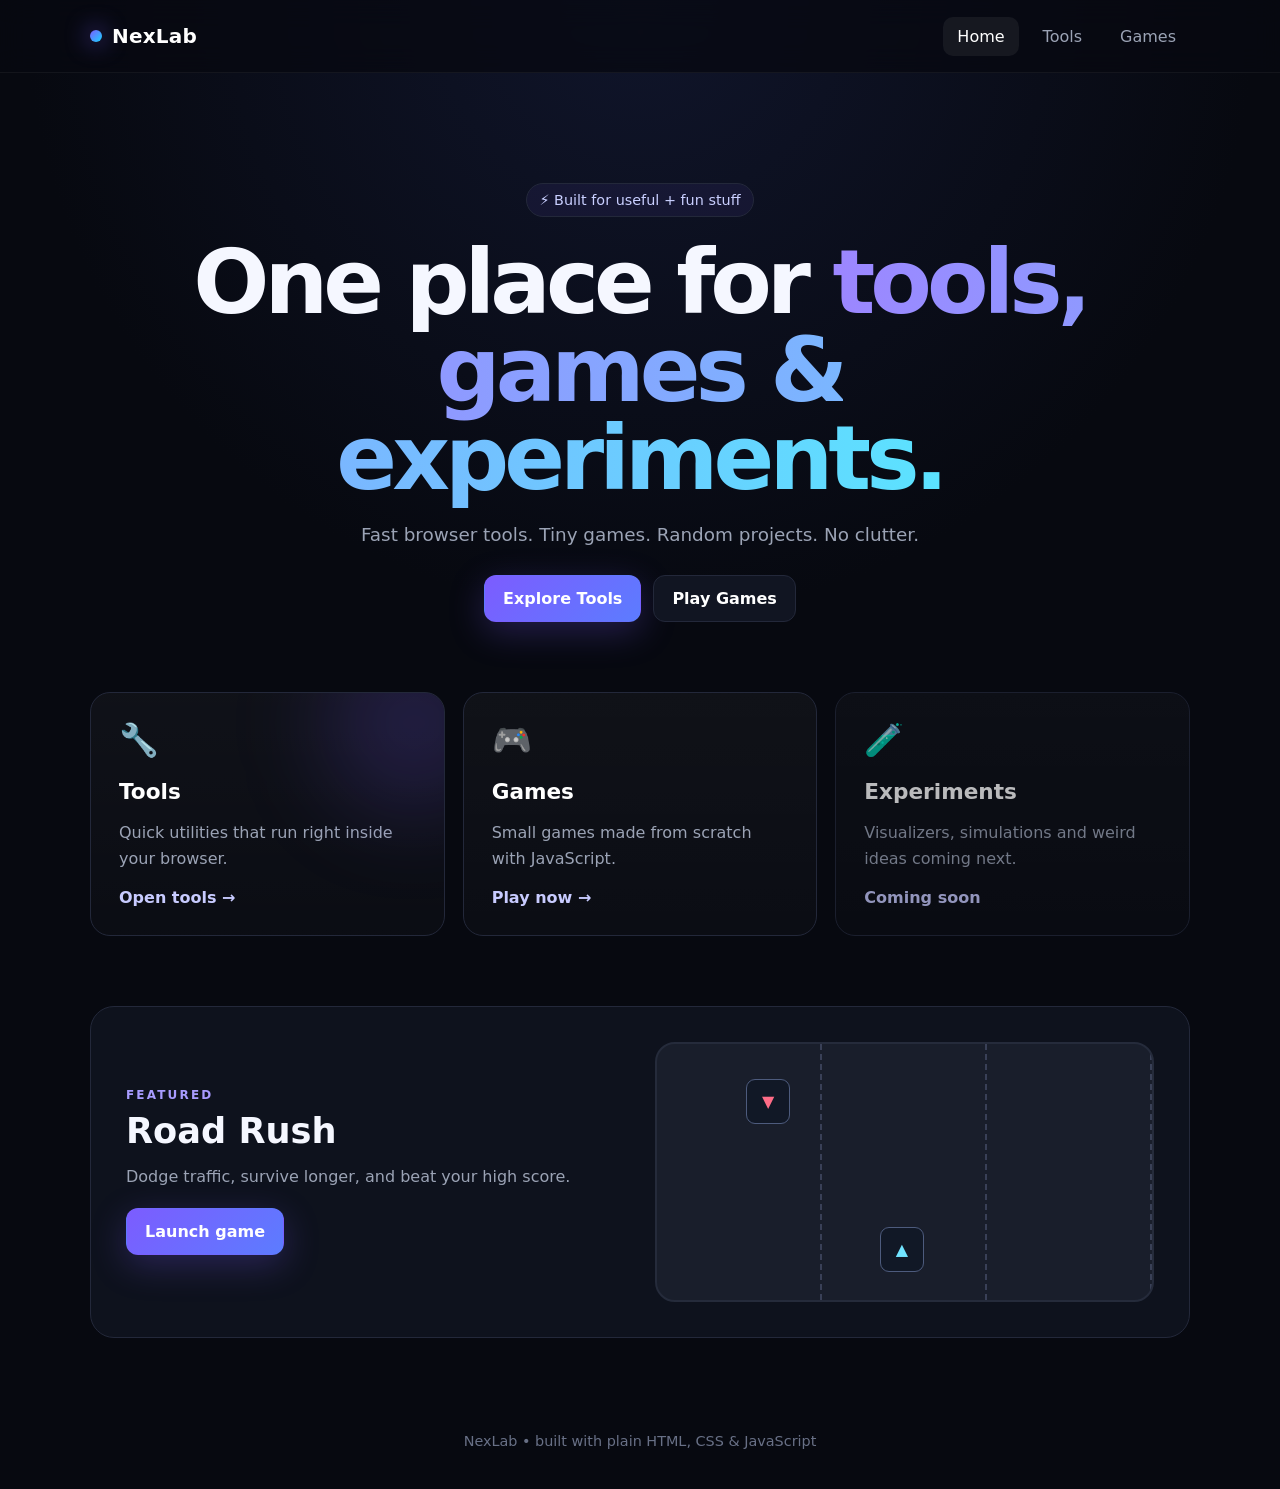
==== index.html @ e45dda59 "Add files via upload" ====
<!doctype html>
<html lang="en">
<head>
  <meta charset="utf-8" />
  <meta name="viewport" content="width=device-width, initial-scale=1" />
  <title>NexLab</title>
  <link rel="stylesheet" href="css/style.css" />
</head>
<body>
  <header class="nav-wrap">
    <nav class="nav container">
      <a class="brand" href="index.html"><span class="brand-dot"></span>NexLab</a>
      <button class="menu-btn" aria-label="Toggle menu">☰</button>
      <div class="nav-links">
        <a href="index.html" class="active">Home</a>
        <a href="tools/index.html">Tools</a>
        <a href="games/index.html">Games</a>
      </div>
    </nav>
  </header>

  <main>
    <section class="hero container">
      <div class="badge">⚡ Built for useful + fun stuff</div>
      <h1>One place for <span>tools, games & experiments.</span></h1>
      <p>Fast browser tools. Tiny games. Random projects. No clutter.</p>
      <div class="hero-actions">
        <a class="btn primary" href="tools/index.html">Explore Tools</a>
        <a class="btn secondary" href="games/index.html">Play Games</a>
      </div>
    </section>

    <section class="grid container">
      <a class="card glow" href="tools/index.html">
        <div class="icon">🔧</div>
        <h3>Tools</h3>
        <p>Quick utilities that run right inside your browser.</p>
        <span>Open tools →</span>
      </a>
      <a class="card" href="games/index.html">
        <div class="icon">🎮</div>
        <h3>Games</h3>
        <p>Small games made from scratch with JavaScript.</p>
        <span>Play now →</span>
      </a>
      <div class="card muted">
        <div class="icon">🧪</div>
        <h3>Experiments</h3>
        <p>Visualizers, simulations and weird ideas coming next.</p>
        <span>Coming soon</span>
      </div>
    </section>

    <section class="featured container">
      <div>
        <div class="eyebrow">FEATURED</div>
        <h2>Road Rush</h2>
        <p>Dodge traffic, survive longer, and beat your high score.</p>
        <a class="btn primary" href="games/road-rush/index.html">Launch game</a>
      </div>
      <div class="mini-road" aria-hidden="true">
        <div class="lane"></div><div class="lane"></div><div class="lane"></div>
        <div class="car player-mini">▲</div><div class="car enemy-mini">▼</div>
      </div>
    </section>
  </main>

  <footer class="container footer">NexLab • built with plain HTML, CSS & JavaScript</footer>
  <script src="js/main.js"></script>
</body>
</html>
---- css/style.css ----
:root{
  --bg:#070910; --panel:#10131d; --panel2:#151927; --text:#f5f7ff; --muted:#9ba3b5;
  --accent:#7c5cff; --accent2:#19d3ff; --border:#23283a;
}
*{box-sizing:border-box}html{scroll-behavior:smooth}body{margin:0;font-family:Inter,ui-sans-serif,system-ui,-apple-system,Segoe UI,Roboto,Arial;background:radial-gradient(circle at top,#10152b 0,#070910 38%);color:var(--text);min-height:100vh}.container{width:min(1100px,92%);margin:auto}.nav-wrap{position:sticky;top:0;z-index:50;background:rgba(7,9,16,.75);backdrop-filter:blur(14px);border-bottom:1px solid rgba(255,255,255,.05)}.nav{height:72px;display:flex;align-items:center;justify-content:space-between}.brand{color:white;text-decoration:none;font-weight:800;font-size:1.25rem;letter-spacing:.2px;display:flex;align-items:center;gap:10px}.brand-dot{width:12px;height:12px;border-radius:50%;background:linear-gradient(135deg,var(--accent),var(--accent2));box-shadow:0 0 24px var(--accent)}.nav-links{display:flex;gap:10px}.nav-links a{color:var(--muted);text-decoration:none;padding:10px 14px;border-radius:10px}.nav-links a:hover,.nav-links .active{color:white;background:rgba(255,255,255,.06)}.menu-btn{display:none;background:none;border:0;color:white;font-size:1.4rem}.hero{text-align:center;padding:110px 0 70px}.badge{display:inline-block;padding:8px 12px;border:1px solid var(--border);border-radius:999px;color:#c9cfff;background:rgba(124,92,255,.08);font-size:.9rem}.hero h1{font-size:clamp(2.7rem,7vw,5.9rem);line-height:.98;margin:22px auto 22px;max-width:950px;letter-spacing:-.055em}.hero h1 span{background:linear-gradient(90deg,#9c86ff,#5be3ff);-webkit-background-clip:text;background-clip:text;color:transparent}.hero p{font-size:1.15rem;color:var(--muted);max-width:650px;margin:0 auto 30px}.hero-actions{display:flex;gap:12px;justify-content:center;flex-wrap:wrap}.btn{display:inline-flex;align-items:center;justify-content:center;padding:13px 18px;border-radius:12px;text-decoration:none;font-weight:700;border:1px solid var(--border);transition:.2s;cursor:pointer}.btn:hover{transform:translateY(-2px)}.primary{background:linear-gradient(135deg,var(--accent),#5c7cff);color:#fff;border-color:transparent;box-shadow:0 10px 35px rgba(124,92,255,.25)}.secondary{background:#111522;color:white}.grid{display:grid;grid-template-columns:repeat(3,1fr);gap:18px;padding-bottom:70px}.card{position:relative;min-height:220px;padding:28px;border:1px solid var(--border);border-radius:20px;background:linear-gradient(180deg,rgba(255,255,255,.035),rgba(255,255,255,.015));text-decoration:none;color:white;overflow:hidden;transition:.2s}.card:hover{transform:translateY(-5px);border-color:#3a4160}.card.glow:before{content:"";position:absolute;width:180px;height:180px;border-radius:50%;background:rgba(124,92,255,.18);filter:blur(45px);right:-60px;top:-60px}.card .icon{font-size:2rem}.card h3{font-size:1.35rem;margin:20px 0 8px}.card p{color:var(--muted);line-height:1.6}.card span{color:#c8cbff;font-weight:700}.muted{opacity:.72}.featured{display:grid;grid-template-columns:1fr 1fr;align-items:center;gap:30px;padding:35px;border:1px solid var(--border);border-radius:24px;background:#0e121d;margin-bottom:70px}.featured h2{font-size:2.2rem;margin:8px 0}.featured p{color:var(--muted);margin-bottom:22px}.eyebrow{font-size:.75rem;letter-spacing:.18em;color:#a89cff;font-weight:800}.mini-road{height:260px;background:#191e2b;border:2px solid #252b3b;border-radius:20px;position:relative;overflow:hidden;display:grid;grid-template-columns:repeat(3,1fr)}.lane{border-right:2px dashed #394057}.lane:last-child{border-right:0}.car{position:absolute;background:#111826;border:1px solid #4d5b7d;border-radius:9px;padding:12px 15px}.player-mini{bottom:28px;left:45%;color:#71e4ff}.enemy-mini{top:35px;left:18%;color:#ff6c87}.footer{padding:25px 0 40px;color:#687086;text-align:center;font-size:.9rem}.page-head{padding:75px 0 30px}.page-head h1{font-size:3.2rem;margin:0 0 10px}.page-head p{color:var(--muted)}.tool-grid{display:grid;grid-template-columns:repeat(3,1fr);gap:18px;padding-bottom:70px}.tool-card{padding:24px;border:1px solid var(--border);border-radius:18px;background:var(--panel);color:white;text-decoration:none}.tool-card:hover{border-color:#3c4567}.tool-card p{color:var(--muted)}.tool-card .tag{font-size:.75rem;background:#1b2030;padding:5px 8px;border-radius:999px;color:#aeb7cc}.panel{background:var(--panel);border:1px solid var(--border);border-radius:20px;padding:24px;margin-bottom:50px}.field{display:grid;gap:8px;margin-bottom:16px}.field label{font-size:.9rem;color:#cbd1df}.field input,.field select{width:100%;background:#0b0f18;color:white;border:1px solid #2b3144;border-radius:12px;padding:13px 14px;font:inherit}.two-col{display:grid;grid-template-columns:1fr 1fr;gap:16px}.result{font-size:1.5rem;font-weight:800;padding:18px;border-radius:14px;background:#0a0e17;border:1px solid #232a3b;margin-top:14px}.game-shell{text-align:center;padding-bottom:60px}.game-info{display:flex;justify-content:center;gap:14px;flex-wrap:wrap;margin-bottom:14px}.pill{background:#121725;border:1px solid #273047;padding:8px 12px;border-radius:999px}.game-canvas{display:block;margin:0 auto;border:1px solid #2a3349;border-radius:18px;background:#171b25;max-width:100%;touch-action:none}.controls{display:flex;justify-content:center;gap:14px;margin-top:18px}.control-btn{width:75px;height:54px;border-radius:14px;border:1px solid #343d57;background:#121725;color:white;font-size:1.4rem}.hint{color:var(--muted);font-size:.9rem;margin-top:12px}@media(max-width:760px){.grid,.tool-grid,.featured,.two-col{grid-template-columns:1fr}.nav-links{display:none;position:absolute;top:64px;right:4%;padding:12px;background:#0d111b;border:1px solid var(--border);border-radius:14px;flex-direction:column;min-width:160px}.nav-links.open{display:flex}.menu-btn{display:block}.hero{padding-top:80px}.featured{padding:24px}.mini-road{height:220px}.page-head h1{font-size:2.5rem}}
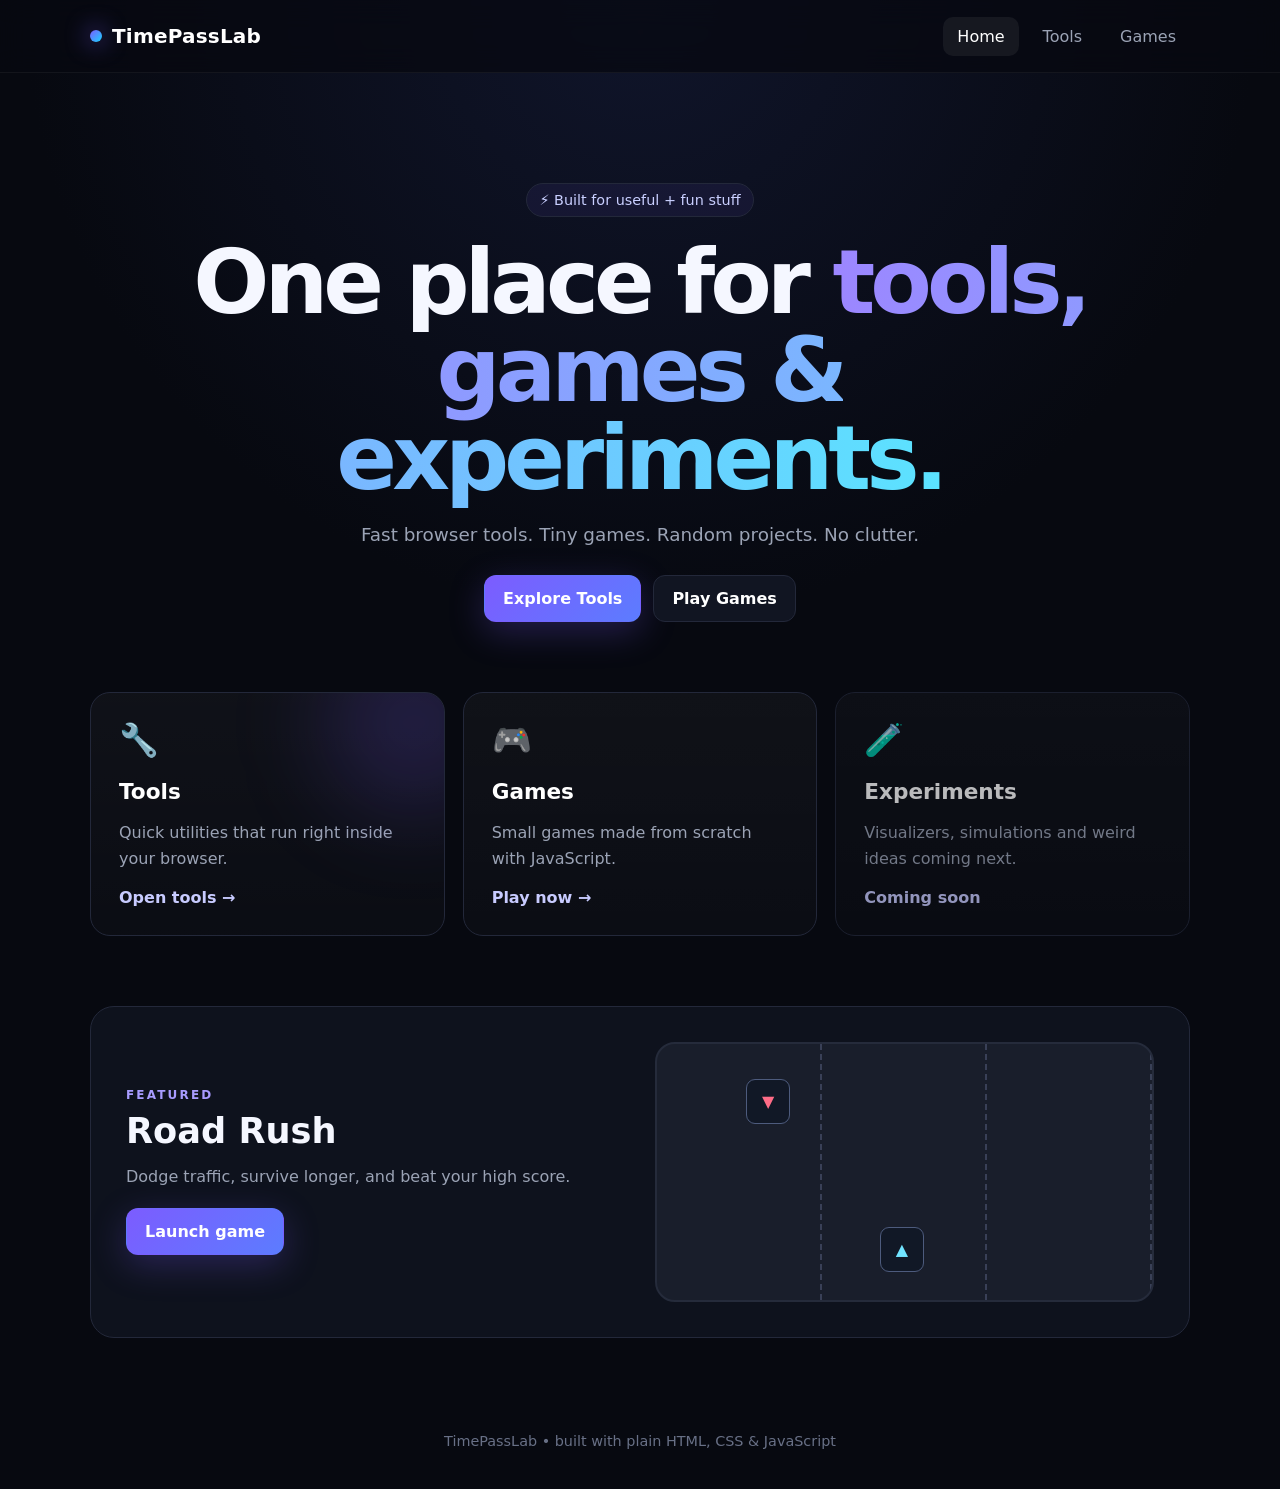
==== commit f071cc0b: "Add files via upload" ====
--- a/index.html
+++ b/index.html
@@ -3,13 +3,13 @@
 <head>
   <meta charset="utf-8" />
   <meta name="viewport" content="width=device-width, initial-scale=1" />
-  <title>NexLab</title>
+  <title>TimePassLab</title>
   <link rel="stylesheet" href="css/style.css" />
 </head>
 <body>
   <header class="nav-wrap">
     <nav class="nav container">
-      <a class="brand" href="index.html"><span class="brand-dot"></span>NexLab</a>
+      <a class="brand" href="index.html"><span class="brand-dot"></span>TimePassLab</a>
       <button class="menu-btn" aria-label="Toggle menu">☰</button>
       <div class="nav-links">
         <a href="index.html" class="active">Home</a>
@@ -65,7 +65,7 @@
     </section>
   </main>
 
-  <footer class="container footer">NexLab • built with plain HTML, CSS & JavaScript</footer>
+  <footer class="container footer">TimePassLab • built with plain HTML, CSS & JavaScript</footer>
   <script src="js/main.js"></script>
 </body>
 </html>
